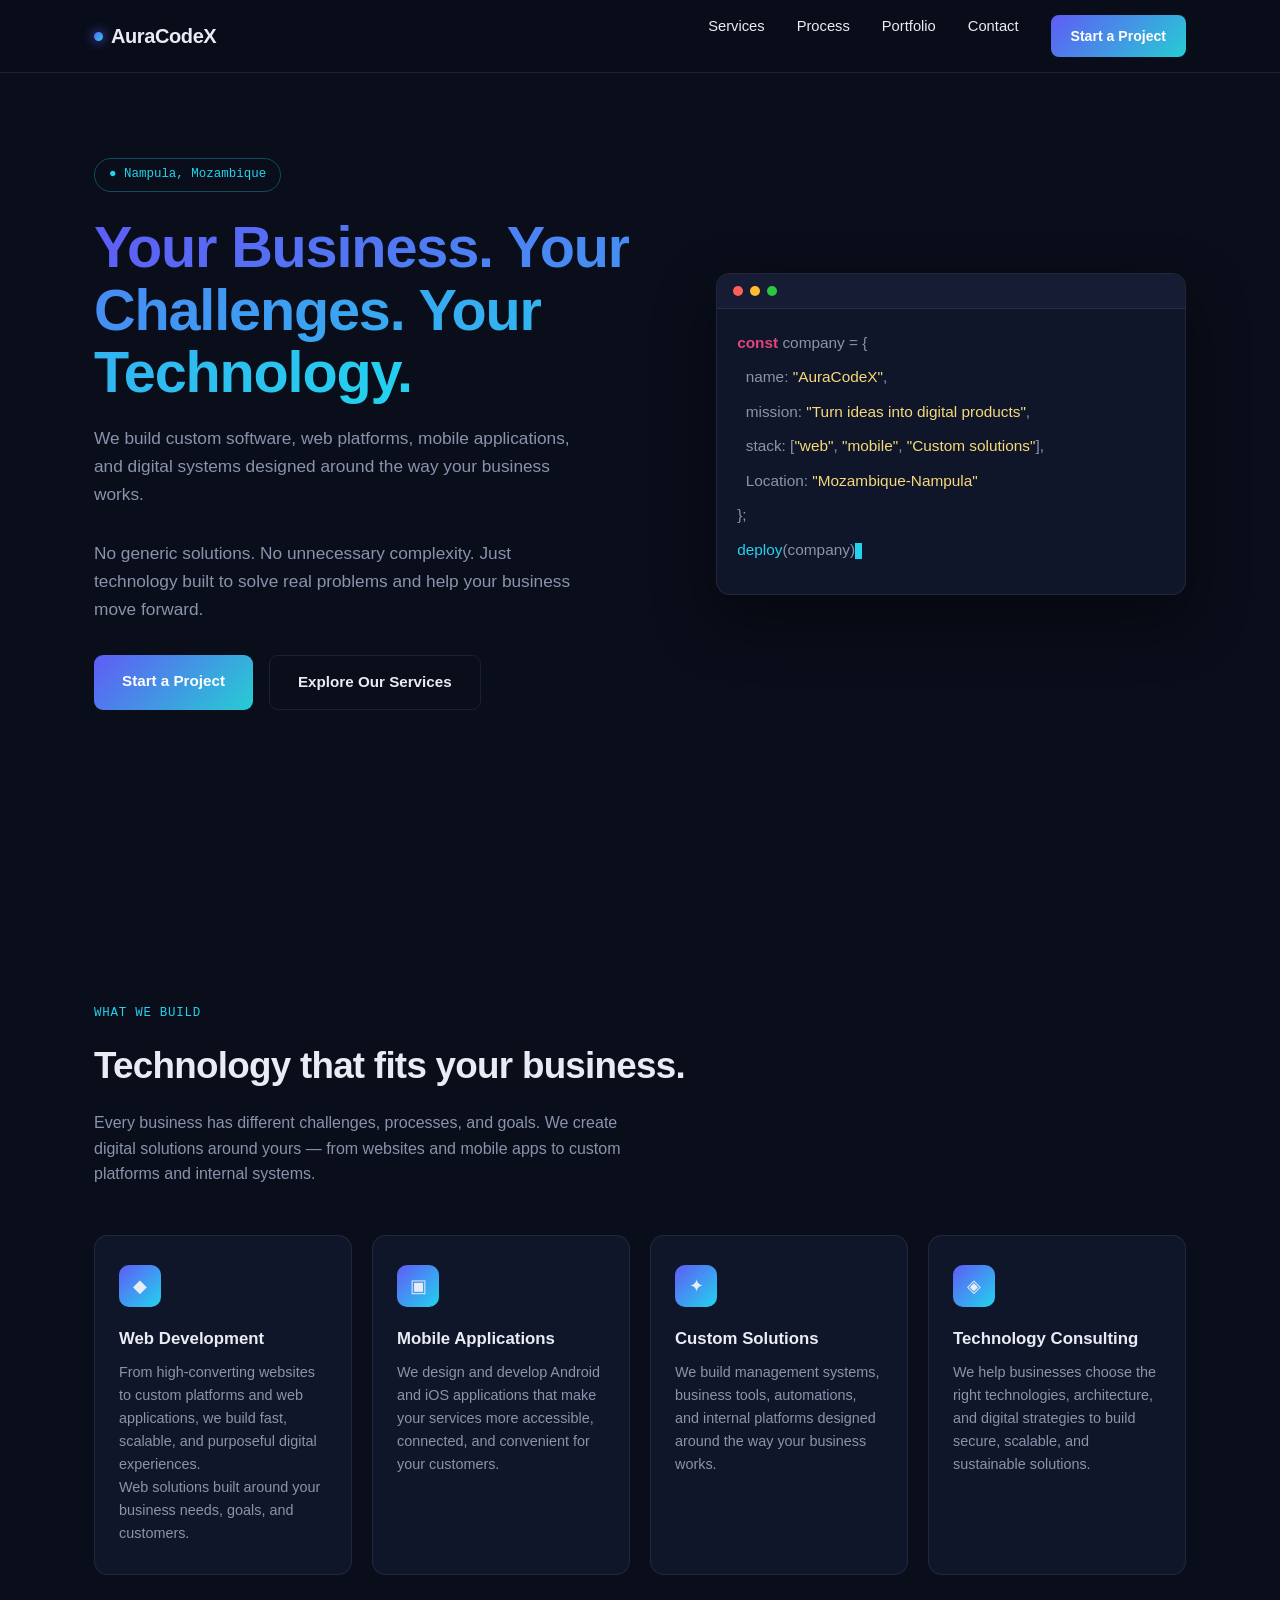
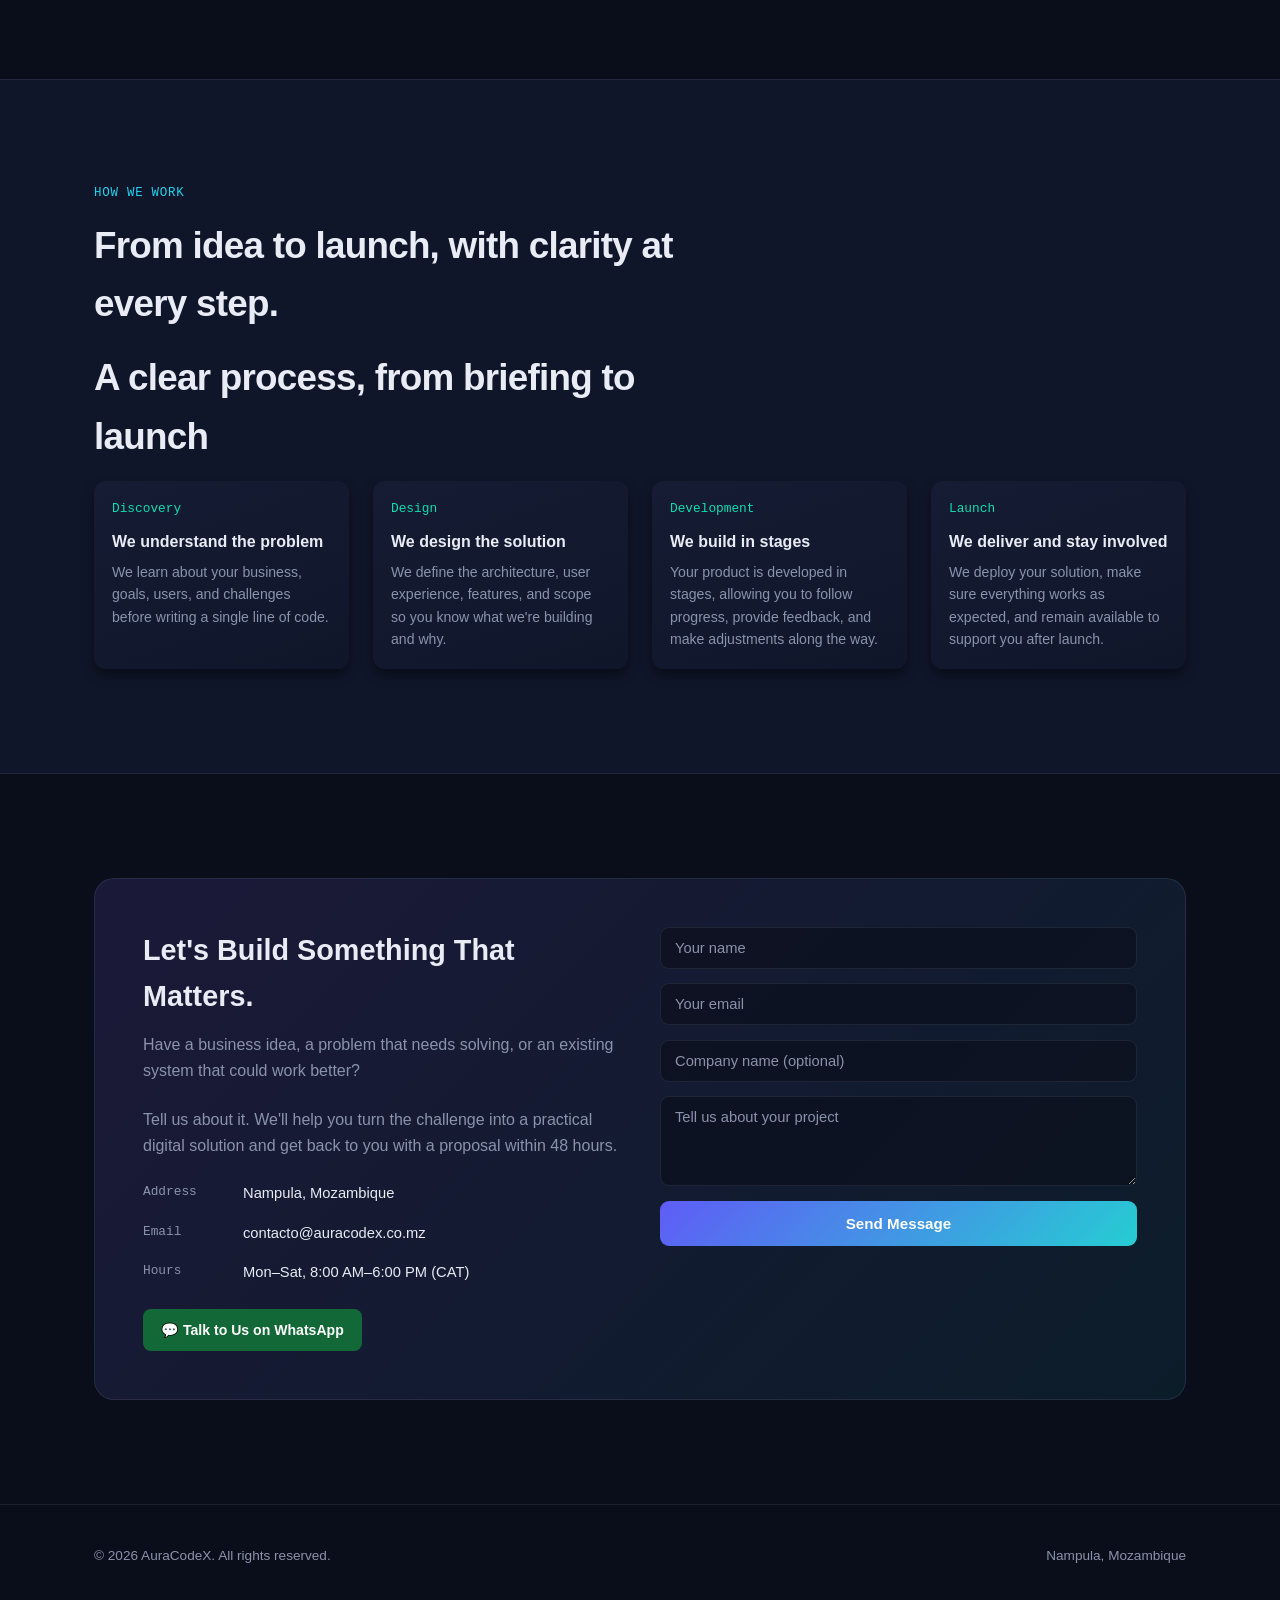
==== index.html @ c547bace "First commit" ====
<!DOCTYPE html>
<html lang="pt-MZ">
<head>
    <meta charset="UTF-8">
    <meta name="viewport" content="width=device-width, initial-scale=1.0">
    <title>AuraCodeX — Technology with energy</title>
    <meta name="description" content="Custom software, web platforms, mobile applications, and digital solutions built around your business.">
    <link rel="stylesheet" href="./css/main.css">
    <link rel="stylesheet" href="./css/style.css">
</head>
<body>
    <nav>
        <div class="wrap">
            <div class="logo"><span class="logo-dot"></span>AuraCodeX</div>
            <div class="nav-links">
                <a href="#servicos">Services</a>
                <a href="#processo">Process</a>
                <a href="./pages/potfolio.html">Portfolio</a>
                <a href="#contacto">Contact</a>
                <a href="#contacto" class="nav-cta">Start a Project</a>
            </div>
            <button class="mobile">&times;</button>
        </div>
    </nav>
    <main>
        <section class="hero">
            <div class="wrap hero-grid">
                <div>
                    <span class="eyebrow">● Nampula, Mozambique</span>
                    <h1><span class="grad"> Your Business. Your Challenges. Your Technology.</span></h1>
                    <p>We build custom software, web platforms, mobile applications, and digital systems designed around the way your business works.</p>
                    <p>No generic solutions. No unnecessary complexity. Just technology built to solve real problems and help your business move forward.</p>
                    <div class="hero-actions">
                        <a href="#contacto" class="btn-primary">Start a Project</a>
                        <a href="#servicos" class="btn-ghost">Explore Our Services</a>
                    </div>
                </div>
                <div class="term">
                <div class="term-bar"><span></span><span></span><span></span></div>
                <div class="term-body">
                    <div class="line"><span class="c">const</span> company = {</div>
                    <div class="line">&nbsp;&nbsp;name: <span class="s">"AuraCodeX"</span>,</div>
                    <div class="line">&nbsp;&nbsp;mission: <span class="s">"Turn ideas into digital products"</span>,</div>
                    <div class="line">&nbsp;&nbsp;stack: [<span class="s">"web"</span>, <span class="s">"mobile"</span>, <span class="s">"Custom solutions"</span>],</div>
                    <div class="line">&nbsp;&nbsp;Location: <span class="s">"Mozambique-Nampula"</span></div>
                    <div class="line">};</div>
                    <div class="line"><span class="k">deploy</span>(company)<span class="cursor"></span></div>
                </div>
                </div>
            </div>
        </section>

        <section id="servicos">
            <div class="wrap">
                <div class="kicker">What We Build</div>
                <h2 class="section-title">Technology that fits your business.</h2>
                <p class="section-sub">Every business has different challenges, processes, and goals. We create digital solutions around yours — from websites and mobile apps to custom platforms and internal systems.</p>
                <div class="services-grid">
                <div class="service-card">
                    <div class="service-icon">◆</div>
                    <h3>Web Development</h3>
                    <p>From high-converting websites to custom platforms and web applications, we build fast, scalable, and purposeful digital experiences.</p>
                    <p>Web solutions built around your business needs, goals, and customers.</p>
                </div>
                <div class="service-card">
                    <div class="service-icon">▣</div>
                    <h3>Mobile Applications</h3>
                    <p>We design and develop Android and iOS applications that make your services more accessible, connected, and convenient for your customers.</p>
                </div>
                <div class="service-card">
                    <div class="service-icon">✦</div>
                    <h3>Custom Solutions</h3>
                    <p>We build management systems, business tools, automations, and internal platforms designed around the way your business works.</p>
                </div>
                <div class="service-card">
                    <div class="service-icon">◈</div>
                    <h3>Technology Consulting</h3>
                    <p>We help businesses choose the right technologies, architecture, and digital strategies to build secure, scalable, and sustainable solutions.</p>
                </div>
                </div>
            </div>
        </section>

        <section class="process" id="processo">
            <div class="wrap">
                <div class="kicker">How We Work</div>
                <h2 class="section-title">From idea to launch, with clarity at every step.</h2>
                <h2 class="section-title">A clear process, from briefing to launch</h2>
                <div class="process-row">
                <div class="process-step"><span class="tag mono">Discovery</span><h3>We understand the problem</h3><p>We learn about your business, goals, users, and challenges before writing a single line of code.</p></div>
                <div class="process-step"><span class="tag mono">Design</span><h3>We design the solution</h3><p>We define the architecture, user experience, features, and scope so you know what we're building and why.</p></div>
                <div class="process-step"><span class="tag mono">Development</span><h3>We build in stages</h3><p>Your product is developed in stages, allowing you to follow progress, provide feedback, and make adjustments along the way.</p></div>
                <div class="process-step"><span class="tag mono">Launch</span><h3>We deliver and stay involved</h3><p>We deploy your solution, make sure everything works as expected, and remain available to support you after launch.</p></div>
                </div>
            </div>
        </section>


        <section id="contacto">
            <div class="wrap">
                <div class="contact-box">
                <div>
                    <h2>Let's Build Something That Matters.</h2>
                    <p>Have a business idea, a problem that needs solving, or an existing system that could work better?</p>
                    <p>Tell us about it. We'll help you turn the challenge into a practical digital solution and get back to you with a proposal within 48 hours.</p>
                    <div class="contact-info">
                    <div class="row"><span class="label mono">Address</span> Nampula, Mozambique</div>
                    <div class="row"><span class="label mono">Email</span> contacto@auracodex.co.mz</div>
                    <div class="row"><span class="label mono">Hours</span> Mon–Sat, 8:00 AM–6:00 PM (CAT)</div>
                    </div>
                    <a href="https://wa.me/message/T2NJ5MWOD5JIL" target="_blank" rel="norefer nopepeer" class="whatsapp-btn">💬 Talk to Us on WhatsApp</a>
                </div>
                <form onsubmit="event.preventDefault();">
                    <input type="text" placeholder="Your name" required>
                    <input type="email" placeholder="Your email" required>
                    <input type="text" placeholder="Company name (optional)">
                    <textarea placeholder="Tell us about your project" required></textarea>
                    <button type="submit" class="btn-primary" style="border:none;cursor:pointer;">Send Message</button>
                </form>
                </div>
            </div>
        </section>
    </main>

    <footer>
        <div class="wrap">
            <div>© 2026 AuraCodeX. All rights reserved.</div>
            <div>Nampula, Mozambique</div>
        </div>
    </footer>
</body>
</html>
---- css/main.css ----
:root {
  --bg: #0a0e1a;
  --panel: #10162a;
  --panel-2: #151c33;
  --violet: #5f5cf6;
  --constclr:#e3457a;
  --magenta: #26cdd3;
  --stepcolor: #0cdeb1;
  --cyan: #22d3ee;
  --text: #e9ecf4;
  --muted: #8a93ac;
  --border: rgba(139, 146, 172, 0.14);
}

* {
  margin: 0;
  padding: 0;
  box-sizing: border-box;
}
html {
  scroll-behavior: smooth;
}
body {
  background: var(--bg);
  color: var(--text);
  font-family: "Inter", sans-serif;
  line-height: 1.6;
  overflow-x: hidden;
}
h1,
h2,
h3,
.logo {
  font-family: "Space Grotesk", sans-serif;
}
.mono {
  font-family: "JetBrains Mono", monospace;
}
a {
  color: var(--text);
  text-decoration: none;
}
.wrap {
  max-width: 1140px;
  margin: 0 auto;
  padding: 0 24px;
}

a:focus-visible,
button:focus-visible {
  outline: 2px solid var(--cyan);
  outline-offset: 3px;
}
.mobile{
  display: none;
  @media (max-width:768px) {
    display: block;
  }
}
nav {
  position: fixed;
  top: 0;
  left: 0;
  right: 0;
  z-index: 50;
  background: rgba(10, 14, 26, 0.75);
  backdrop-filter: blur(14px);
  border-bottom: 1px solid var(--border);
}
nav .wrap {
  display: flex;
  align-items: center;
  justify-content: space-between;
  height: 72px;
}
.logo {
  font-size: 1.25rem;
  font-weight: 700;
  letter-spacing: -0.02em;
  display: flex;
  align-items: center;
  gap: 8px;
}
.logo-dot {
  width: 9px;
  height: 9px;
  border-radius: 50%;
  background: linear-gradient(135deg, var(--violet), var(--cyan));
  box-shadow: 0 0 12px var(--violet);
}
.nav-links {
  display: flex;
  gap: 2rem;
  font-size: 0.92rem;
  color: var(--muted);
}
.nav-links a:hover {
  color: var(--cyan);
}
.nav-cta {
  background: linear-gradient(135deg, var(--violet), var(--magenta));
  color: #fff;
  padding: 10px 20px;
  border-radius: 8px;
  font-size: 0.88rem;
  font-weight: 600;
  transition: transform 0.2s, box-shadow 0.2s;
}
.nav-cta:hover {
  transform: translateY(-1px);
  box-shadow: 0 6px 24px rgba(139, 92, 246, 0.4);
  color: var(--text) !important;
}
@media (max-width: 768px) {
  .nav-links {
    display: none;
  }
}

/* CONTACT */
.contact-box {
  background: linear-gradient(
    135deg,
    rgba(139, 92, 246, 0.14),
    rgba(34, 211, 238, 0.08)
  );
  border: 1px solid var(--border);
  border-radius: 20px;
  padding: 3rem;
  display: grid;
  grid-template-columns: 1fr 1fr;
  gap: 2.5rem;
}
.contact-box h2 {
  font-size: 1.8rem;
  margin-bottom: 0.8rem;
}
.contact-box p {
  color: var(--muted);
  margin-bottom: 1.5rem;
}
.contact-info .row {
  display: flex;
  flex-wrap: wrap;
  gap: 10px;
  margin-bottom: 1rem;
  font-size: 0.92rem;
}
.contact-info .row .label {
  color: var(--muted);
  min-width: 90px;
  font-family: "JetBrains Mono", monospace;
  font-size: 0.8rem;
}
form {
  display: flex;
  flex-direction: column;
  gap: 0.9rem;
}
input,
textarea {
  background: rgba(10, 14, 26, 0.6);
  border: 1px solid var(--border);
  border-radius: 9px;
  padding: 12px 14px;
  color: var(--text);
  font-family: "Inter", sans-serif;
  font-size: 0.92rem;
}
input::placeholder,
textarea::placeholder {
  color: var(--muted);
}
input:focus,
textarea:focus {
  outline: none;
  border-color: var(--cyan);
}
textarea {
  resize: vertical;
  min-height: 90px;
  max-height: 600px;
}
.whatsapp-btn {
  display: inline-flex;
  align-items: center;
  gap: 8px;
  background: #126836;
  color: #fff;
  padding: 10px 18px;
  border-radius: 8px;
  font-size: 0.88rem;
  font-weight: 700;
  margin-top: 0.5rem;
  width: fit-content;
}
@media (max-width: 820px) {
  .contact-box {
    grid-template-columns: 1fr;
    padding: 2rem;
  }
}

footer {
  border-top: 1px solid var(--border);
  padding: 2.5rem 0;
  color: var(--muted);
  font-size: 0.85rem;
}
footer .wrap {
  display: flex;
  justify-content: space-between;
  flex-wrap: wrap;
  gap: 1rem;
}
---- css/style.css ----
.hero {
  position: relative;
  min-height: 100vh;
  display: flex;
  align-items: center;
  padding-top: 72px;
  overflow: hidden;
}
.aura-orb {
  position: absolute;
  width: 640px;
  height: 640px;
  top: 50%;
  left: 78%;
  transform: translate(-50%, -50%);
  background: radial-gradient(
    circle at 40% 40%,
    rgba(139, 92, 246, 0.55),
    rgba(34, 211, 238, 0.32) 45%,
    transparent 72%
  );
  filter: blur(30px);
  border-radius: 50%;
  animation: pulse 7s ease-in-out infinite;
  pointer-events: none;
}
@keyframes pulse {
  0%,
  100% {
    transform: translate(-50%, -50%) scale(1);
    opacity: 0.85;
  }
  50% {
    transform: translate(-50%, -50%) scale(1.12);
    opacity: 1;
  }
}
@media (prefers-reduced-motion: reduce) {
  .aura-orb {
    animation: none;
  }
}
.hero-grid {
  position: relative;
  z-index: 2;
  display: grid;
  grid-template-columns: 1.1fr 0.9fr;
  gap: 3rem;
  align-items: center;
}
.eyebrow {
  display: inline-flex;
  align-items: center;
  gap: 8px;
  font-family: "JetBrains Mono", monospace;
  font-size: 0.78rem;
  color: var(--cyan);
  border: 1px solid rgba(34, 211, 238, 0.3);
  border-radius: 999px;
  padding: 6px 14px;
  margin-bottom: 1.5rem;
}
.hero h1 {
  font-size: clamp(2.4rem, 5vw, 3.6rem);
  font-weight: 700;
  letter-spacing: -0.02em;
  line-height: 1.08;
  margin-bottom: 1.4rem;
}
.hero h1 .grad {
  background: linear-gradient(135deg, var(--violet), var(--cyan));
  -webkit-background-clip: text;
  background-clip: text;
  color: transparent;
}
.hero p {
  color: var(--muted);
  font-size: 1.08rem;
  max-width: 480px;
  margin-bottom: 2rem;
}
.hero-actions {
  display: flex;
  gap: 1rem;
  flex-wrap: wrap;
}
.btn-primary {
  background: linear-gradient(135deg, var(--violet), var(--magenta));
  color: #fff;
  padding: 14px 28px;
  border-radius: 9px;
  font-weight: 600;
  font-size: 0.95rem;
  display: inline-block;
  transition:
    transform 0.2s,
    box-shadow 0.2s;
}
.btn-primary:hover {
  transform: translateY(-2px);
  box-shadow: 0 10px 30px rgba(139, 92, 246, 0.35);
}
.btn-ghost {
  border: 1px solid var(--border);
  color: var(--text);
  padding: 14px 28px;
  border-radius: 9px;
  font-weight: 600;
  font-size: 0.95rem;
  display: inline-block;
  transition:
    border-color 0.2s,
    color 0.2s;
}
.btn-ghost:hover {
  border-color: var(--cyan);
  color: var(--cyan);
}

.term {
  position: relative;
  z-index: 1;
  background: var(--panel);
  border: 1px solid var(--border);
  border-radius: 14px;
  box-shadow: 0 24px 60px rgba(0, 0, 0, 0.45);
  overflow: hidden;
}
.term-bar {
  display: flex;
  gap: 7px;
  align-items: center;
  padding: 12px 16px;
  border-bottom: 1px solid var(--border);
  background: var(--panel-2);
}
.term-bar span {
  width: 10px;
  height: 10px;
  border-radius: 50%;
}
.term-bar span:nth-child(1) {
  background: #ff5f57;
}
.term-bar span:nth-child(2) {
  background: #febc2e;
}
.term-bar span:nth-child(3) {
  background: #28c840;
}
.term-body {
  padding: 22px 20px;
  /* font-family: "JetBrains Mono", monospace; */
  font-size: 0.96rem;
  color: var(--muted);
}
.term-body .line {
  margin-bottom: 10px;
  white-space: pre-wrap;
}
.term-body .k {
  color: var(--cyan);
}
.term-body .s {
  color: #f5d97a;
}
.term-body .c {
  color: var(--constclr);
  font-weight: 700;
}
.cursor {
  display: inline-block;
  width: 7px;
  height: 1em;
  background: var(--cyan);
  vertical-align: middle;
  animation: blink 1s step-end infinite;
}
@keyframes blink {
  50% {
    opacity: 0;
  }
}
@media (prefers-reduced-motion: reduce) {
  .cursor {
    animation: none;
  }
}

@media (max-width: 900px) {
  .hero-grid {
    grid-template-columns: 1fr;
  }
  .aura-orb {
    width: 420px;
    height: 420px;
    left: 50%;
    top: 20%;
  }
}

section {
  padding: 6.5rem 0;
  position: relative;
}
.kicker {
  font-family: "JetBrains Mono", monospace;
  font-size: 0.78rem;
  color: var(--cyan);
  letter-spacing: 0.06em;
  text-transform: uppercase;
  margin-bottom: 0.8rem;
}
.section-title {
  font-size: clamp(1.7rem, 3vw, 2.3rem);
  font-weight: 700;
  letter-spacing: -0.02em;
  margin-bottom: 0.9rem;
  max-width: 640px;
}
.section-sub {
  color: var(--muted);
  max-width: 560px;
  margin-bottom: 3rem;
}

.services-grid {
  display: grid;
  grid-template-columns: repeat(4, 1fr);
  gap: 1.25rem;
}
.service-card {
  background: var(--panel);
  border: 1px solid var(--border);
  border-radius: 14px;
  padding: 1.8rem 1.5rem;
  transition:
    border-color 0.25s,
    transform 0.25s;
}
.service-card:hover {
  border-color: rgba(139, 92, 246, 0.5);
  transform: translateY(-4px);
}
.service-icon {
  width: 42px;
  height: 42px;
  border-radius: 10px;
  margin-bottom: 1.2rem;
  background: linear-gradient(135deg, var(--violet), var(--cyan));
  display: flex;
  align-items: center;
  justify-content: center;
  font-size: 1.1rem;
}
.service-card h3 {
  font-size: 1.05rem;
  margin-bottom: 0.5rem;
}
.service-card p {
  color: var(--muted);
  font-size: 0.9rem;
}
@media (max-width: 980px) {
  .services-grid {
    grid-template-columns: repeat(2, 1fr);
  }
}
@media (max-width: 600px) {
  .services-grid {
    grid-template-columns: 1fr;
  }
}

/* PROCESS */
.process {
  background: var(--panel);
  border-top: 1px solid var(--border);
  border-bottom: 1px solid var(--border);
}
.process-row {
  display: grid;
  grid-template-columns: repeat(4, 1fr);
  gap: 1.5rem;
}
.process-step{
  background: linear-gradient(160deg, var(--panel-2), var(--panel));
  box-shadow: 0 6px 12px rgba(0, 0, 0, 0.45);
  padding: 18px;
  border-radius: 12px;
  &:hover{
    border: var(--border);
  }
}
.process-step .tag {
  font-family: "JetBrains Mono", monospace;
  color: var(--stepcolor);
  font-size: 0.8rem;
  margin-bottom: 0.6rem;
  display: block;
}
.process-step h3 {
  font-size: 1rem;
  margin-bottom: 0.4rem;
}
.process-step p {
  color: var(--muted);
  font-size: 0.88rem;
}
@media (max-width: 900px) {
  .process-row {
    grid-template-columns: 1fr 1fr;
  }
}
@media (max-width: 560px) {
  .process-row {
    grid-template-columns: 1fr;
  }
}
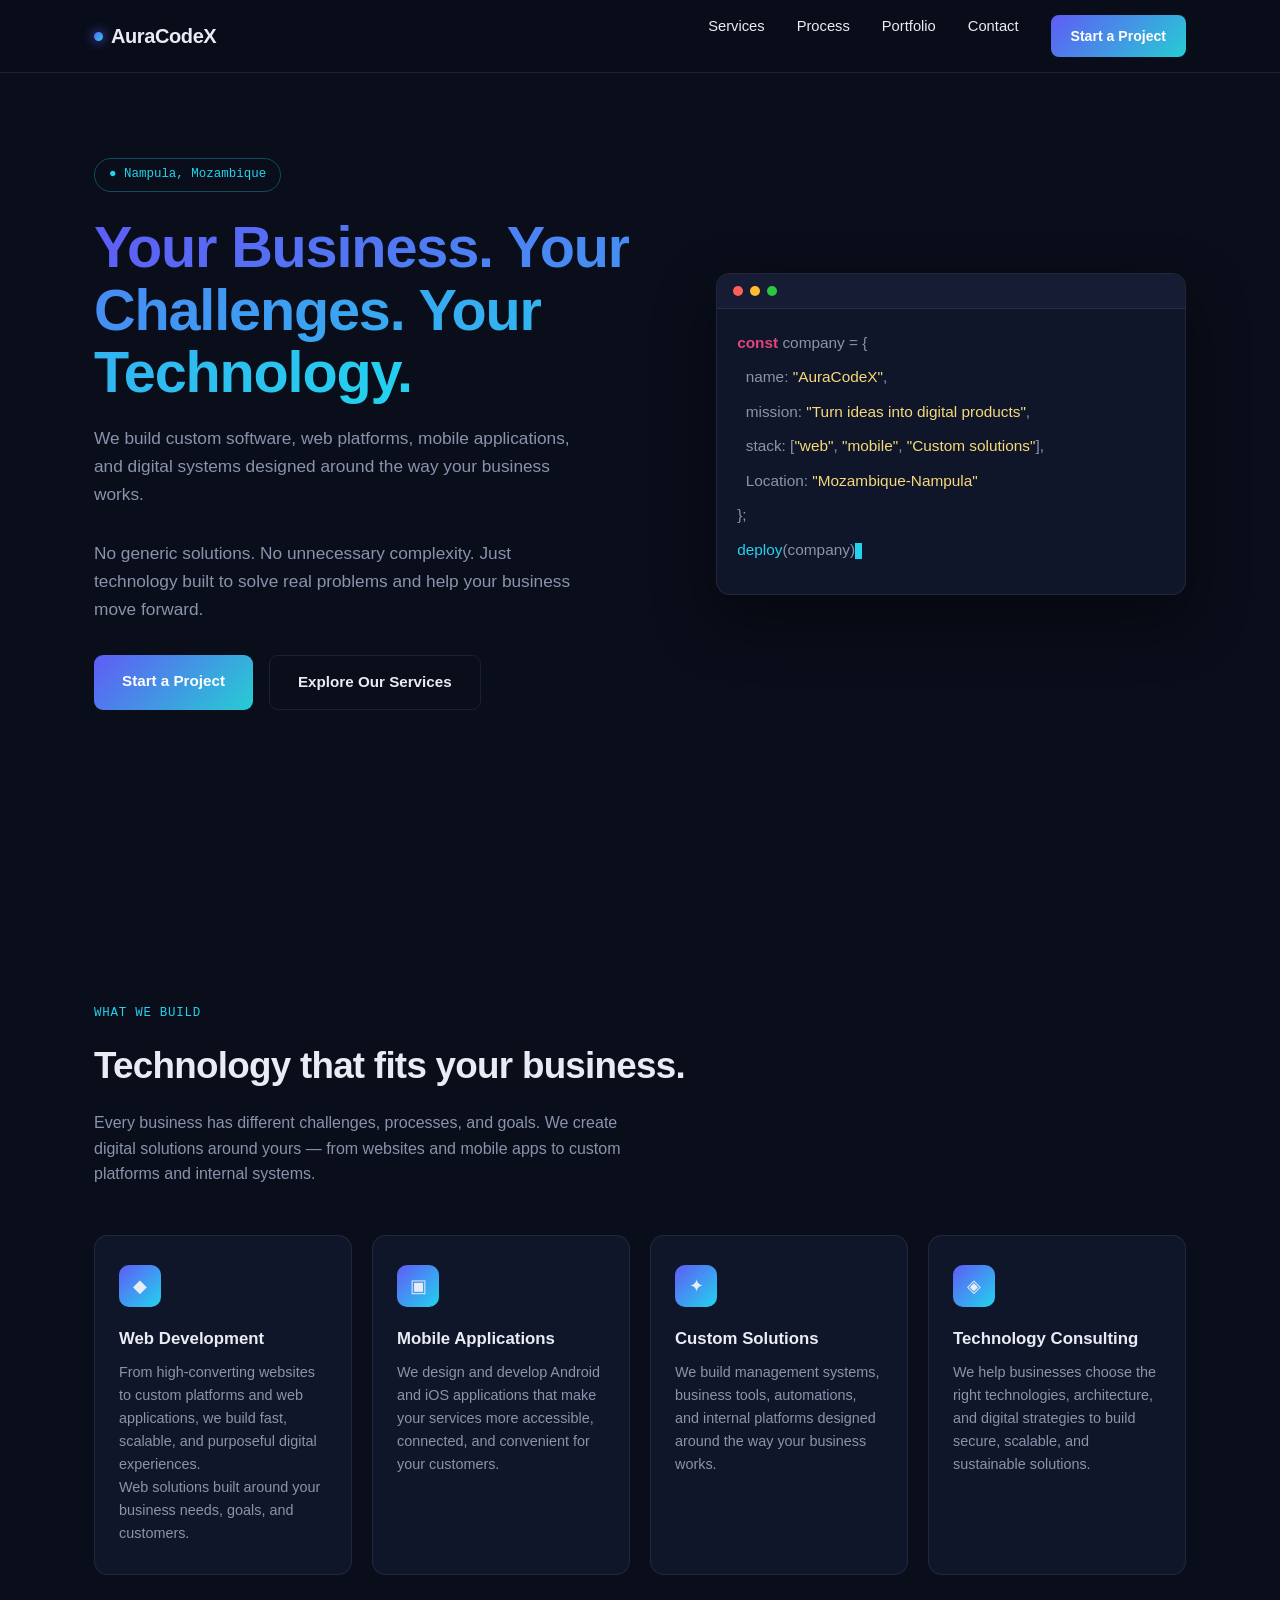
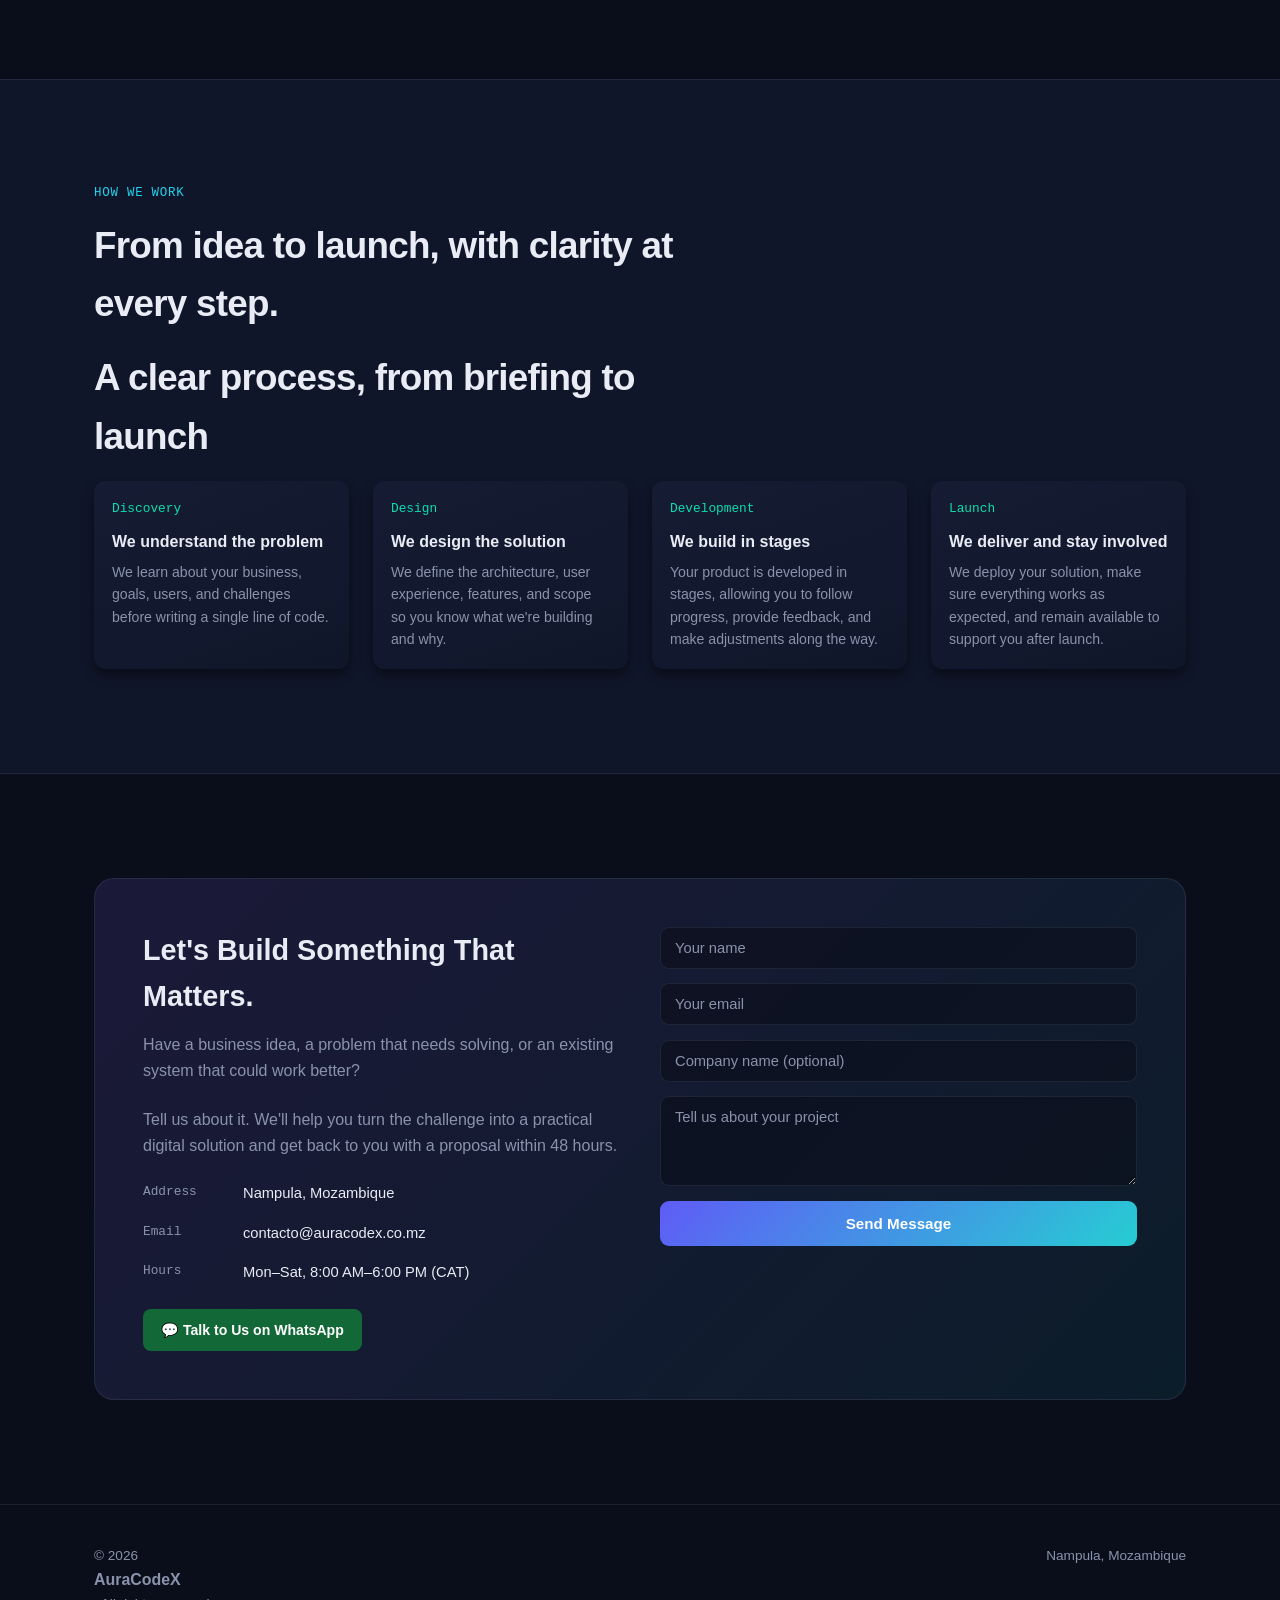
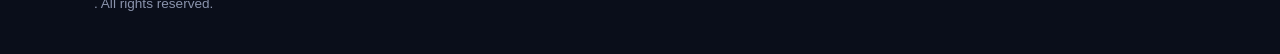
==== commit 1fed8033: "add btn menu on index" ====
--- a/index.html
+++ b/index.html
@@ -4,6 +4,9 @@
     <meta charset="UTF-8">
     <meta name="viewport" content="width=device-width, initial-scale=1.0">
     <title>AuraCodeX — Technology with energy</title>
+    <meta name="author" content="AuraCodeX">
+    <meta name="robots" content="index, follow">
+    <meta name="keywords" content="auracodex, auracodex.co.mz, software development, web development, mobile applications, custom solutions, technology consulting, digital solutions, Mozambique, Nampula, landingpages, websites, platforms, internal systems, business tools, automations, digital products, technology solutions">
     <meta name="description" content="Custom software, web platforms, mobile applications, and digital solutions built around your business.">
     <link rel="stylesheet" href="./css/main.css">
     <link rel="stylesheet" href="./css/style.css">
@@ -19,7 +22,7 @@
                 <a href="#contacto">Contact</a>
                 <a href="#contacto" class="nav-cta">Start a Project</a>
             </div>
-            <button class="mobile">&times;</button>
+            <button class="mobile" id="btnmobile"><svg width="24" height="24" viewBox="0 0 24 24" fill="none" xmlns="http://www.w3.org/2000/svg"><rect x="3" y="6" width="18" height="2" rx="1" fill="currentColor"/><rect x="3" y="11" width="18" height="2" rx="1" fill="currentColor"/><rect x="3" y="16" width="18" height="2" rx="1" fill="currentColor"/></svg></button>
         </div>
     </nav>
     <main>
@@ -108,7 +111,7 @@
                     <div class="row"><span class="label mono">Email</span> contacto@auracodex.co.mz</div>
                     <div class="row"><span class="label mono">Hours</span> Mon–Sat, 8:00 AM–6:00 PM (CAT)</div>
                     </div>
-                    <a href="https://wa.me/message/T2NJ5MWOD5JIL" target="_blank" rel="norefer nopepeer" class="whatsapp-btn">💬 Talk to Us on WhatsApp</a>
+                    <a href="https://wa.me/message/T2NJ5MWOD5JIL1" target="_blank" rel="norefer nopepeer" class="whatsapp-btn">💬 Talk to Us on WhatsApp</a>
                 </div>
                 <form onsubmit="event.preventDefault();">
                     <input type="text" placeholder="Your name" required>
@@ -124,9 +127,10 @@
 
     <footer>
         <div class="wrap">
-            <div>© 2026 AuraCodeX. All rights reserved.</div>
+            <div>© 2026 <h3>AuraCodeX</h3>. All rights reserved.</div>
             <div>Nampula, Mozambique</div>
         </div>
     </footer>
+    <script src="./js/layout.js"></script>
 </body>
 </html>
--- a/css/main.css
+++ b/css/main.css
@@ -114,6 +114,16 @@
 @media (max-width: 768px) {
   .nav-links {
     display: none;
+  }
+  .open{
+    display: flex;
+    flex-direction: column;
+    position: absolute;
+    background: #0a0e1a;
+    top: 72px;
+    right: 40%;
+    padding: 27px;
+    left: 0;
   }
 }
 
@@ -213,3 +223,4 @@
   flex-wrap: wrap;
   gap: 1rem;
 }
+
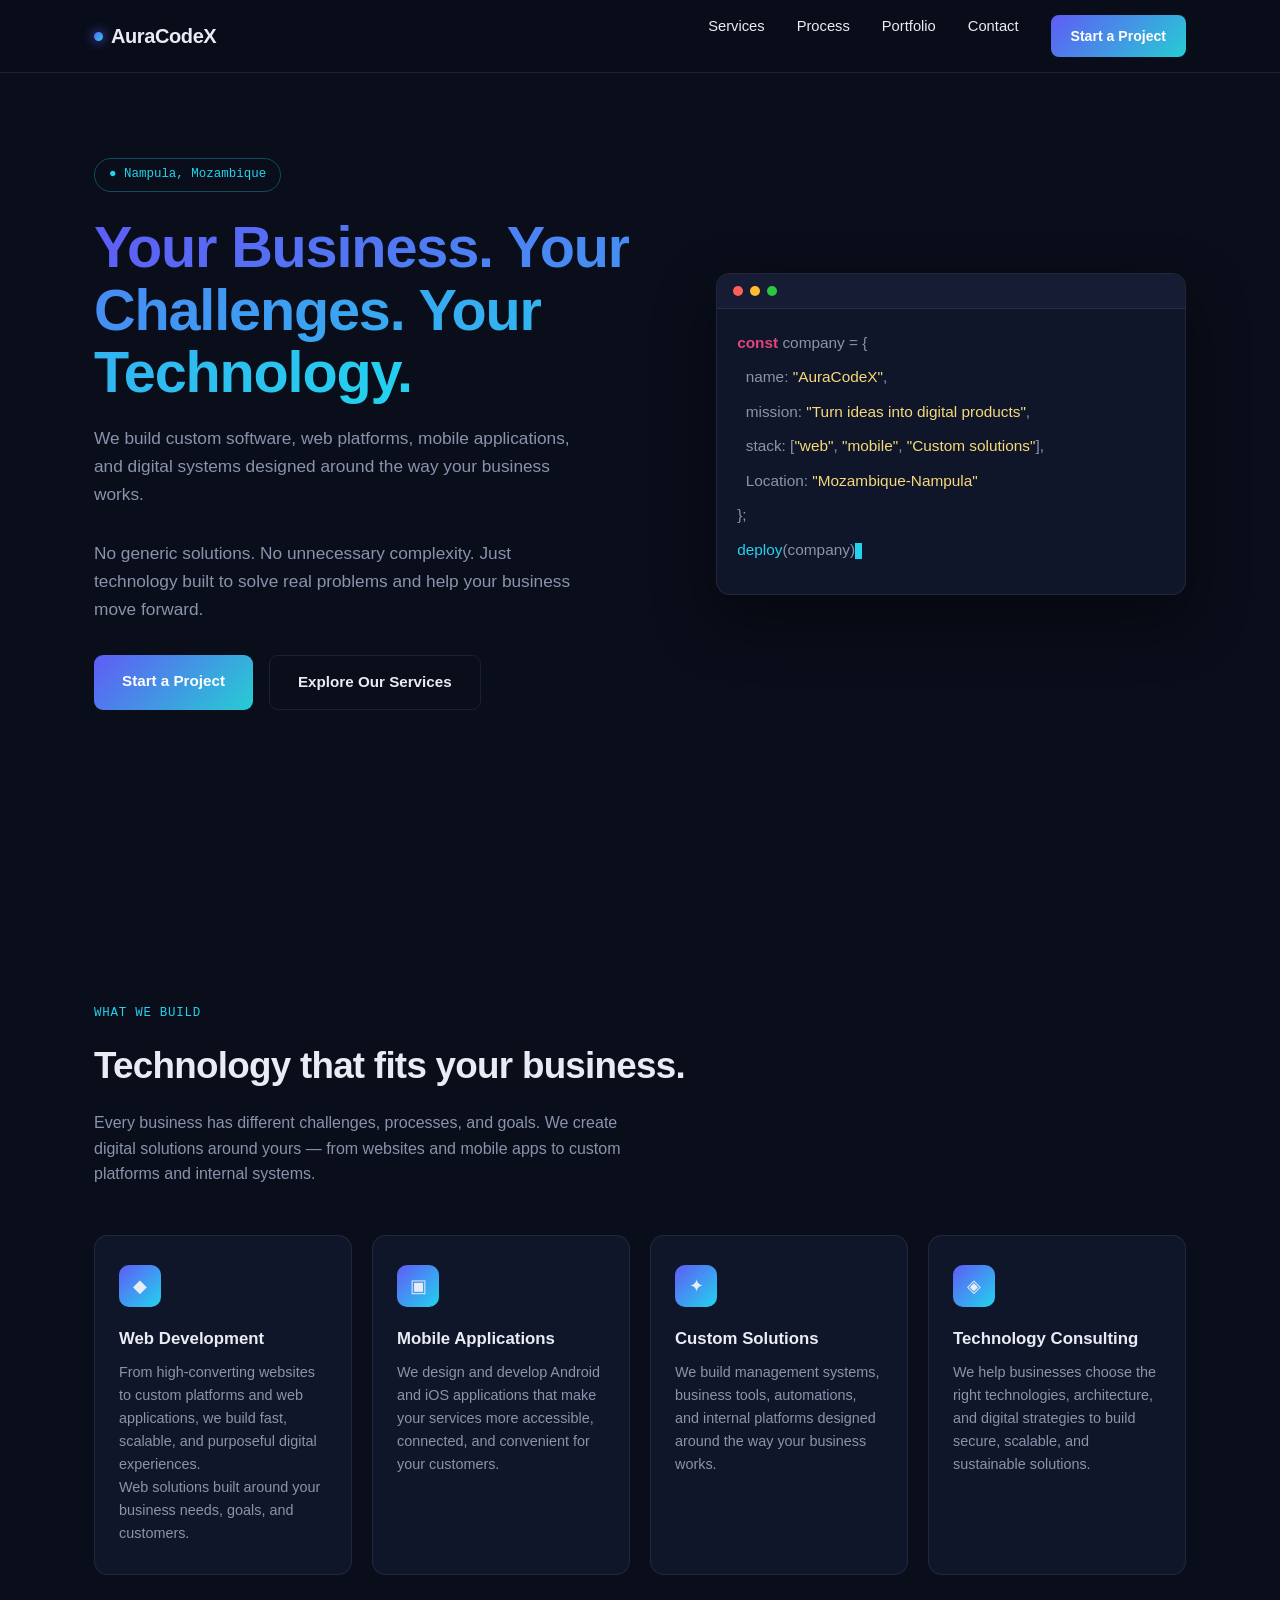
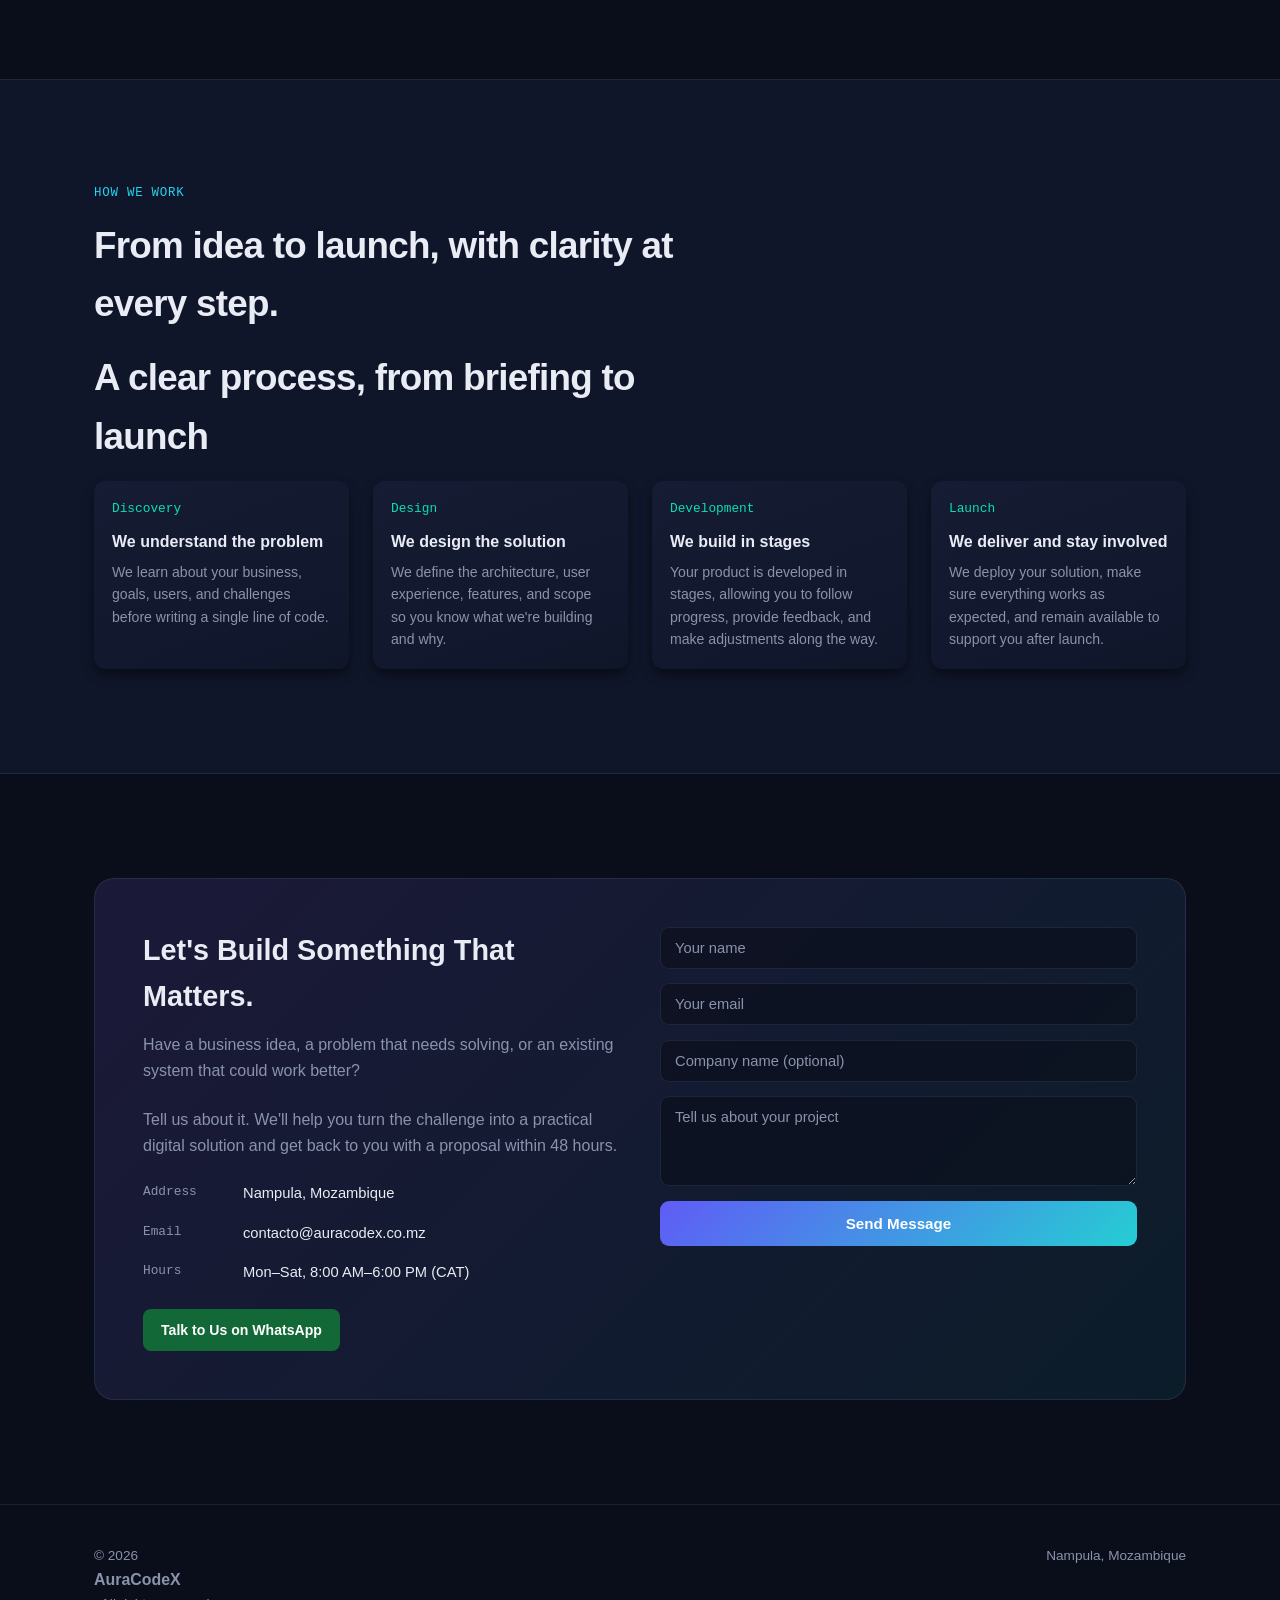
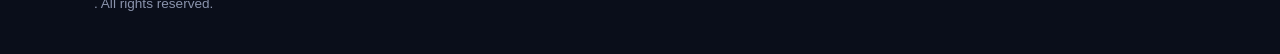
==== commit 2a796107: "remove emoji from WhatsApp button text in index and portfolio pages" ====
--- a/index.html
+++ b/index.html
@@ -111,7 +111,7 @@
                     <div class="row"><span class="label mono">Email</span> contacto@auracodex.co.mz</div>
                     <div class="row"><span class="label mono">Hours</span> Mon–Sat, 8:00 AM–6:00 PM (CAT)</div>
                     </div>
-                    <a href="https://wa.me/message/T2NJ5MWOD5JIL1" target="_blank" rel="norefer nopepeer" class="whatsapp-btn">💬 Talk to Us on WhatsApp</a>
+                    <a href="https://wa.me/message/T2NJ5MWOD5JIL1" target="_blank" rel="norefer nopepeer" class="whatsapp-btn"> Talk to Us on WhatsApp</a>
                 </div>
                 <form onsubmit="event.preventDefault();">
                     <input type="text" placeholder="Your name" required>
